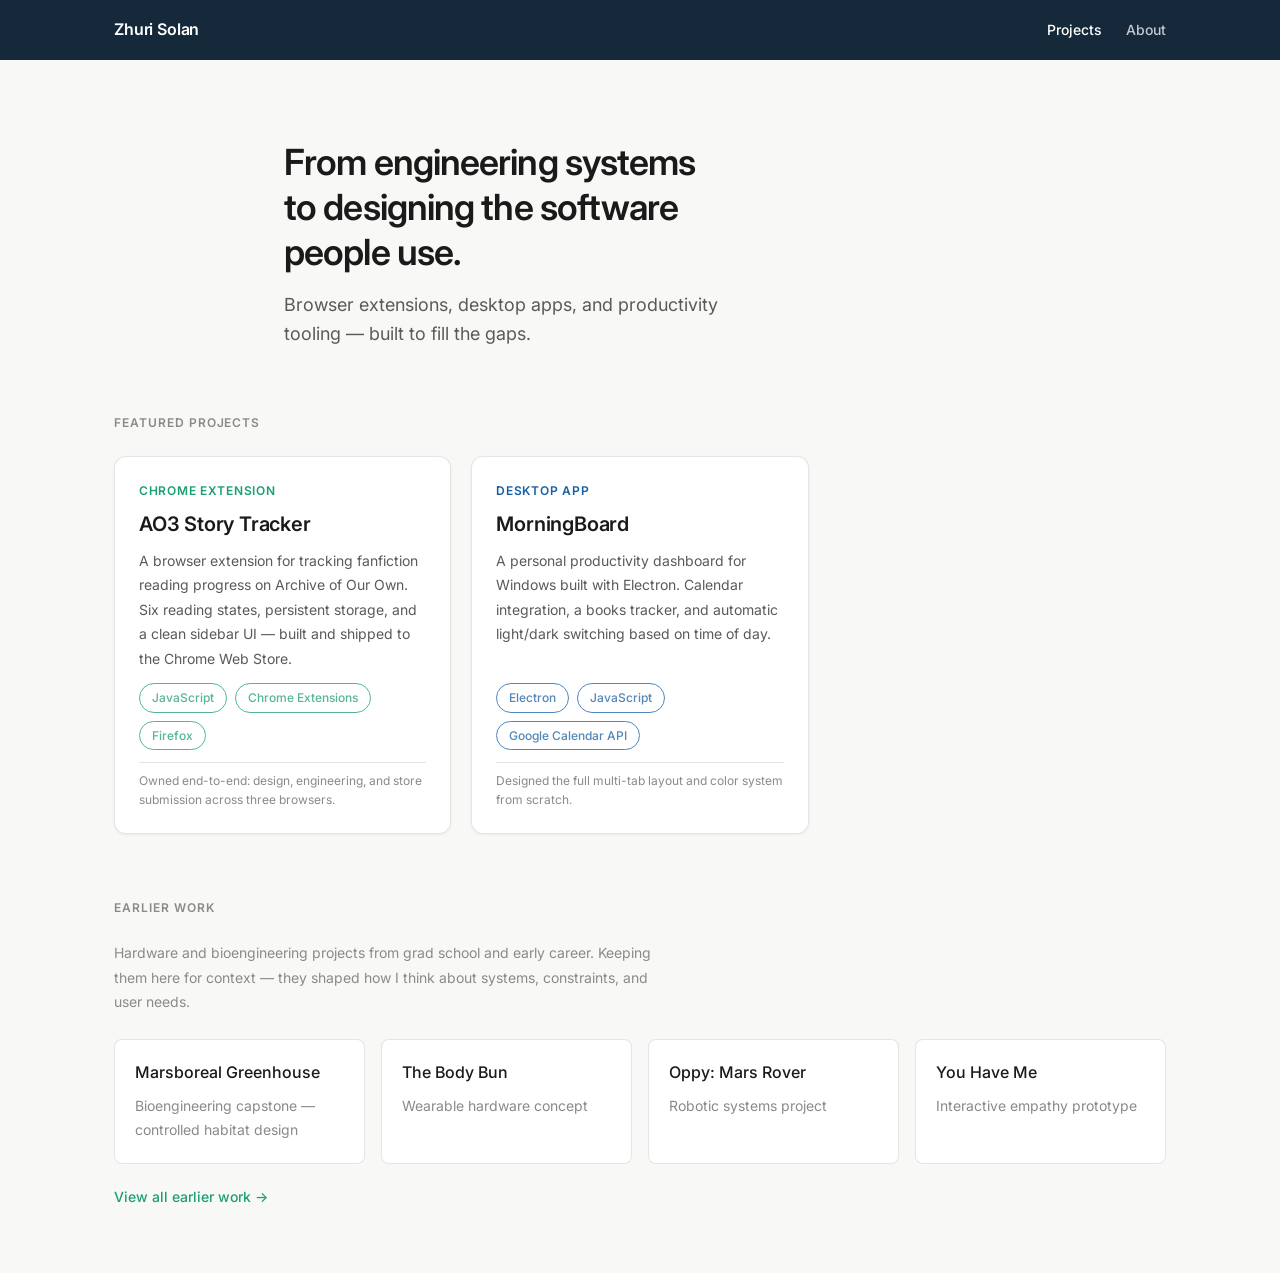
==== index.html @ 4f1f4cb7 "Initial build: full portfolio site All pages built from briefing: index, about, ao3-tracker case stu" ====
<!DOCTYPE html>
<html lang="en">
<head>
  <meta charset="UTF-8" />
  <meta name="viewport" content="width=device-width, initial-scale=1.0" />
  <title>Zhuri Solan</title>
  <meta name="description" content="Portfolio of Zhuri Solan — software projects in browser extensions, desktop apps, and productivity tooling." />
  <link rel="stylesheet" href="assets/css/global.css" />
</head>
<body>

  <header id="site-nav"></header>

  <main>

    <!-- Hero -->
    <section class="page-section page-section--hero">
      <div class="container container--narrow">
        <h1 style="font-size: var(--text-4xl); font-weight: var(--weight-semibold); letter-spacing: -0.025em; line-height: var(--leading-tight); margin-bottom: var(--space-4);">
          From engineering systems<br>to designing the software<br>people use.
        </h1>
        <p style="font-size: var(--text-lg); color: var(--color-text-secondary); max-width: 480px;">
          Browser extensions, desktop apps, and productivity tooling — built to fill the gaps.
        </p>
      </div>
    </section>

    <!-- Featured Projects -->
    <section class="page-section" id="projects" style="padding-top: 0;">
      <div class="container">
        <p class="section-label">Featured Projects</p>
        <div class="card-grid">

          <!-- AO3 Story Tracker -->
          <a class="project-card" href="projects/ao3-tracker.html">
            <span class="project-card__label tag--teal">Chrome Extension</span>
            <h2 class="project-card__title">AO3 Story Tracker</h2>
            <p class="project-card__desc">
              A browser extension for tracking fanfiction reading progress on Archive of Our Own.
              Six reading states, persistent storage, and a clean sidebar UI — built and shipped to the Chrome Web Store.
            </p>
            <div class="tag-list">
              <span class="tag tag--teal">JavaScript</span>
              <span class="tag tag--teal">Chrome Extensions</span>
              <span class="tag tag--teal">Firefox</span>
            </div>
            <p class="project-card__highlight">Owned end-to-end: design, engineering, and store submission across three browsers.</p>
          </a>

          <!-- MorningBoard -->
          <a class="project-card" href="projects/morningboard.html">
            <span class="project-card__label tag--blue">Desktop App</span>
            <h2 class="project-card__title">MorningBoard</h2>
            <p class="project-card__desc">
              A personal productivity dashboard for Windows built with Electron. Calendar integration,
              a books tracker, and automatic light/dark switching based on time of day.
            </p>
            <div class="tag-list">
              <span class="tag tag--blue">Electron</span>
              <span class="tag tag--blue">JavaScript</span>
              <span class="tag tag--blue">Google Calendar API</span>
            </div>
            <p class="project-card__highlight">Designed the full multi-tab layout and color system from scratch.</p>
          </a>

        </div>
      </div>
    </section>

    <!-- Archived Projects -->
    <section class="page-section" style="padding-top: 0;">
      <div class="container">
        <p class="section-label">Earlier Work</p>
        <p style="font-size: var(--text-sm); color: var(--color-text-muted); max-width: 560px; margin-bottom: var(--space-6); line-height: var(--leading-relaxed);">
          Hardware and bioengineering projects from grad school and early career.
          Keeping them here for context — they shaped how I think about systems, constraints, and user needs.
        </p>
        <div class="archived-grid">

          <div class="archived-card">
            <p class="archived-card__title">Marsboreal Greenhouse</p>
            <p class="archived-card__desc">Bioengineering capstone — controlled habitat design</p>
          </div>

          <div class="archived-card">
            <p class="archived-card__title">The Body Bun</p>
            <p class="archived-card__desc">Wearable hardware concept</p>
          </div>

          <div class="archived-card">
            <p class="archived-card__title">Oppy: Mars Rover</p>
            <p class="archived-card__desc">Robotic systems project</p>
          </div>

          <div class="archived-card">
            <p class="archived-card__title">You Have Me</p>
            <p class="archived-card__desc">Interactive empathy prototype</p>
          </div>

        </div>
        <div style="margin-top: var(--space-5);">
          <a href="projects/archived.html" class="link-accent" style="font-size: var(--text-sm);">View all earlier work →</a>
        </div>
      </div>
    </section>

  </main>

  <script src="assets/js/nav.js"></script>
</body>
</html>
---- assets/css/global.css ----
/* =============================================================
   GLOBAL STYLES
   Base resets, typography, layout, and shared components.
   ============================================================= */

@import url('https://fonts.googleapis.com/css2?family=Inter:wght@400;500;600&display=swap');
@import './tokens.css';

/* --- Reset --- */
*, *::before, *::after {
  box-sizing: border-box;
  margin: 0;
  padding: 0;
}

html {
  font-size: 16px;
  -webkit-text-size-adjust: 100%;
  scroll-behavior: smooth;
}

body {
  font-family: var(--font-sans);
  font-size: var(--text-base);
  font-weight: var(--weight-normal);
  line-height: var(--leading-normal);
  color: var(--color-text-primary);
  background-color: var(--color-bg);
  -webkit-font-smoothing: antialiased;
  -moz-osx-font-smoothing: grayscale;
}

img, svg {
  display: block;
  max-width: 100%;
}

a {
  color: inherit;
  text-decoration: none;
}

ul, ol {
  list-style: none;
}

/* --- Layout utilities --- */
.container {
  width: 100%;
  max-width: var(--max-width-wide);
  margin-inline: auto;
  padding-inline: var(--space-6);
}

.container--narrow {
  max-width: var(--max-width-content);
}

/* --- Nav --- */
.site-nav {
  position: sticky;
  top: 0;
  z-index: 100;
  height: var(--nav-height);
  background-color: var(--color-nav);
  display: flex;
  align-items: center;
}

.site-nav .container {
  display: flex;
  align-items: center;
  justify-content: space-between;
}

.nav-wordmark {
  font-size: var(--text-base);
  font-weight: var(--weight-semibold);
  color: var(--color-text-inverse);
  letter-spacing: -0.01em;
  transition: opacity var(--transition-fast);
}

.nav-wordmark:hover {
  opacity: 0.8;
}

.nav-links {
  display: flex;
  gap: var(--space-6);
}

.nav-links a {
  font-size: var(--text-sm);
  color: rgba(255, 255, 255, 0.75);
  font-weight: var(--weight-medium);
  transition: color var(--transition-fast);
}

.nav-links a:hover,
.nav-links a[aria-current="page"] {
  color: var(--color-text-inverse);
}

/* --- Page sections --- */
.page-section {
  padding-block: var(--space-16);
}

.page-section--hero {
  padding-block: var(--space-20) var(--space-16);
}

.section-label {
  font-size: var(--text-xs);
  font-weight: var(--weight-semibold);
  letter-spacing: 0.08em;
  text-transform: uppercase;
  color: var(--color-text-muted);
  margin-bottom: var(--space-6);
}

/* --- Project cards --- */
.card-grid {
  display: grid;
  grid-template-columns: repeat(auto-fill, minmax(320px, 1fr));
  gap: var(--space-5);
}

.project-card {
  background: var(--color-surface);
  border: var(--border-card);
  border-radius: var(--radius-lg);
  padding: var(--space-6);
  box-shadow: var(--shadow-card);
  display: flex;
  flex-direction: column;
  gap: var(--space-3);
  transition: box-shadow var(--transition-base), border-color var(--transition-base);
  text-decoration: none;
  color: inherit;
}

.project-card:hover {
  box-shadow: 0 4px 12px rgba(0, 0, 0, 0.1);
  border-color: rgba(0, 0, 0, 0.18);
}

.project-card__label {
  font-size: var(--text-xs);
  font-weight: var(--weight-semibold);
  letter-spacing: 0.06em;
  text-transform: uppercase;
}

.project-card__title {
  font-size: var(--text-xl);
  font-weight: var(--weight-semibold);
  line-height: var(--leading-tight);
  letter-spacing: -0.01em;
}

.project-card__desc {
  font-size: var(--text-sm);
  color: var(--color-text-secondary);
  line-height: var(--leading-relaxed);
  flex: 1;
}

.project-card__highlight {
  font-size: var(--text-xs);
  color: var(--color-text-muted);
  padding-top: var(--space-2);
  border-top: 0.5px solid var(--color-border);
}

.tag-list {
  display: flex;
  flex-wrap: wrap;
  gap: var(--space-2);
}

.tag {
  font-size: var(--text-xs);
  font-weight: var(--weight-medium);
  padding: var(--space-1) var(--space-3);
  border-radius: 999px;
  border: 0.5px solid currentColor;
  opacity: 0.75;
}

.tag--teal   { color: var(--color-teal); }
.tag--blue   { color: var(--color-blue); }
.tag--purple { color: var(--color-purple); }
.tag--amber  { color: var(--color-amber); }

/* --- Archived cards (lower visual weight) --- */
.archived-grid {
  display: grid;
  grid-template-columns: repeat(auto-fill, minmax(220px, 1fr));
  gap: var(--space-4);
}

.archived-card {
  background: var(--color-surface);
  border: var(--border-card);
  border-radius: var(--radius-md);
  padding: var(--space-5);
  display: flex;
  flex-direction: column;
  gap: var(--space-2);
}

.archived-card__title {
  font-size: var(--text-base);
  font-weight: var(--weight-medium);
}

.archived-card__desc {
  font-size: var(--text-sm);
  color: var(--color-text-muted);
  line-height: var(--leading-relaxed);
}

/* --- Prose (case study pages) --- */
.prose {
  max-width: var(--max-width-content);
}

.prose h1 {
  font-size: var(--text-3xl);
  font-weight: var(--weight-semibold);
  letter-spacing: -0.02em;
  line-height: var(--leading-tight);
  margin-bottom: var(--space-4);
}

.prose h2 {
  font-size: var(--text-xl);
  font-weight: var(--weight-semibold);
  letter-spacing: -0.01em;
  margin-top: var(--space-12);
  margin-bottom: var(--space-4);
}

.prose h3 {
  font-size: var(--text-lg);
  font-weight: var(--weight-medium);
  margin-top: var(--space-8);
  margin-bottom: var(--space-3);
}

.prose p {
  color: var(--color-text-secondary);
  line-height: var(--leading-relaxed);
  margin-bottom: var(--space-4);
}

.prose ul {
  list-style: disc;
  padding-left: var(--space-6);
  color: var(--color-text-secondary);
  display: flex;
  flex-direction: column;
  gap: var(--space-2);
  margin-bottom: var(--space-4);
}

.prose code {
  font-family: var(--font-mono);
  font-size: 0.875em;
  background: rgba(0,0,0,0.05);
  padding: 0.1em 0.35em;
  border-radius: var(--radius-sm);
}

/* --- Inline link style --- */
.link-accent {
  color: var(--color-teal);
  font-weight: var(--weight-medium);
  transition: opacity var(--transition-fast);
}

.link-accent:hover {
  opacity: 0.75;
}

/* --- Button --- */
.btn {
  display: inline-flex;
  align-items: center;
  gap: var(--space-2);
  font-size: var(--text-sm);
  font-weight: var(--weight-medium);
  padding: var(--space-3) var(--space-5);
  border-radius: var(--radius-md);
  border: 0.5px solid transparent;
  cursor: pointer;
  transition: opacity var(--transition-fast);
  text-decoration: none;
}

.btn:hover { opacity: 0.85; }

.btn--primary {
  background: var(--color-nav);
  color: var(--color-text-inverse);
}

.btn--outline {
  background: transparent;
  color: var(--color-text-primary);
  border-color: var(--color-border);
}

.btn--outline:hover {
  background: rgba(0,0,0,0.03);
  opacity: 1;
}

/* --- Divider --- */
.divider {
  border: none;
  border-top: 0.5px solid var(--color-border);
  margin-block: var(--space-2);
}

/* --- Responsive --- */
@media (max-width: 640px) {
  .container {
    padding-inline: var(--space-4);
  }

  .page-section {
    padding-block: var(--space-10);
  }

  .page-section--hero {
    padding-block: var(--space-12) var(--space-10);
  }

  .card-grid {
    grid-template-columns: 1fr;
  }

  .archived-grid {
    grid-template-columns: 1fr 1fr;
  }
}

@media (max-width: 400px) {
  .archived-grid {
    grid-template-columns: 1fr;
  }
}
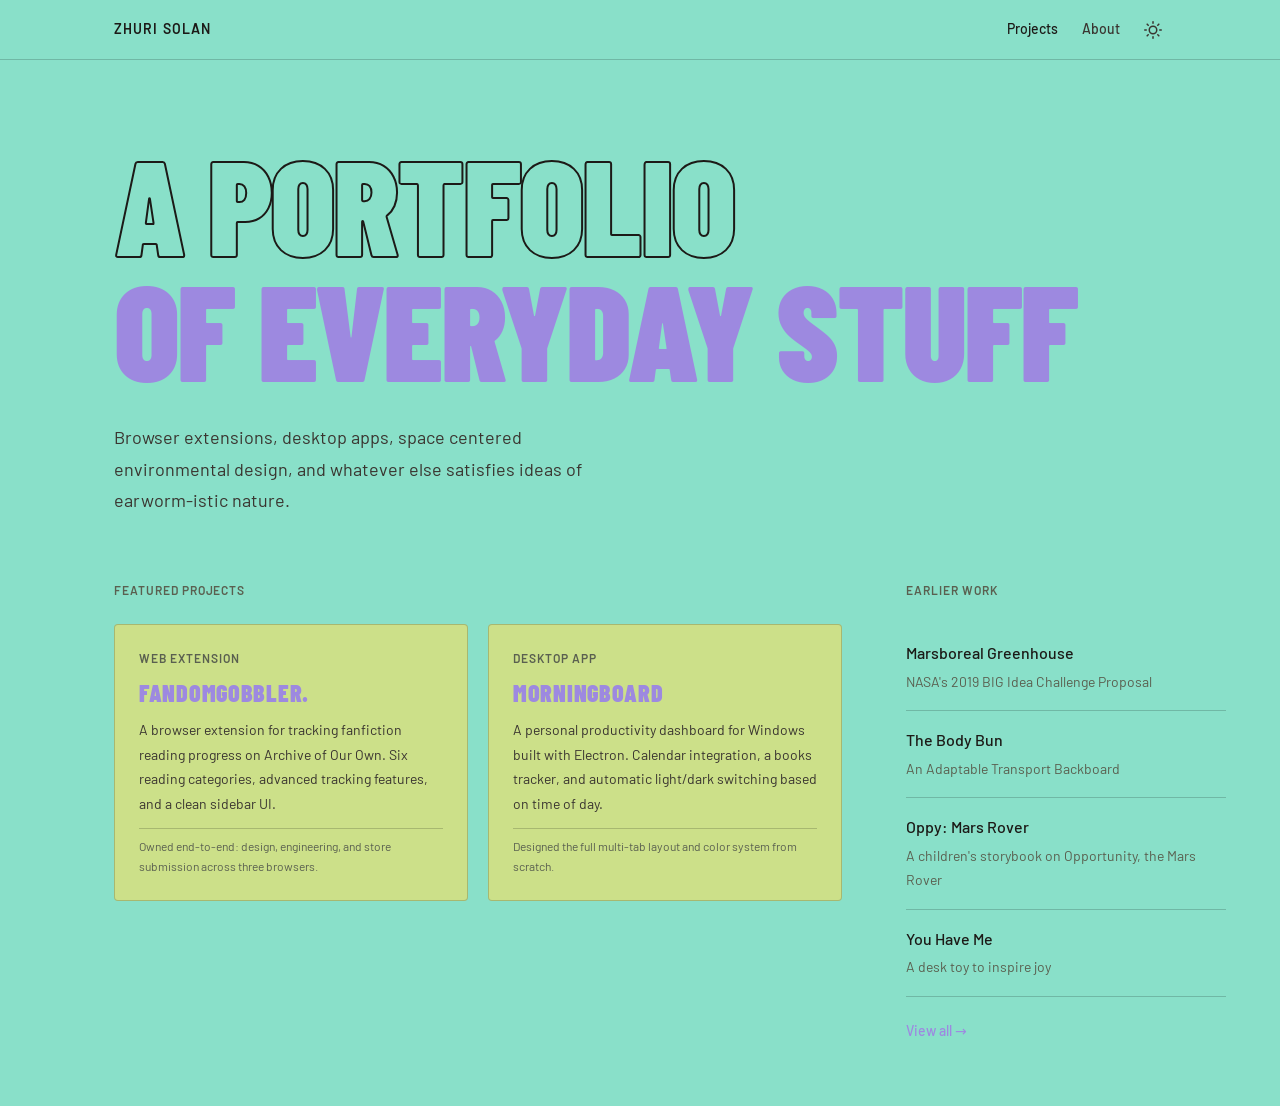
==== commit a46a0c15: "Refresh portfolio design and add theme toggle" ====
--- a/index.html
+++ b/index.html
@@ -6,6 +6,7 @@
   <title>Zhuri Solan</title>
   <meta name="description" content="Portfolio of Zhuri Solan — software projects in browser extensions, desktop apps, and productivity tooling." />
   <link rel="stylesheet" href="assets/css/global.css" />
+  <script>(function(){var t=localStorage.getItem('theme'),p=window.matchMedia('(prefers-color-scheme: dark)').matches;if(t==='dark'||(t===null&&p))document.documentElement.setAttribute('data-theme','dark');})();</script>
 </head>
 <body>
 
@@ -15,91 +16,81 @@
 
     <!-- Hero -->
     <section class="page-section page-section--hero">
-      <div class="container container--narrow">
-        <h1 style="font-size: var(--text-4xl); font-weight: var(--weight-semibold); letter-spacing: -0.025em; line-height: var(--leading-tight); margin-bottom: var(--space-4);">
-          From engineering systems<br>to designing the software<br>people use.
+      <div class="container">
+        <h1 class="hero-display">
+          <span class="hero-display__outline">A PORTFOLIO</span>
+          <span class="hero-display__fill">OF EVERYDAY STUFF</span>
         </h1>
-        <p style="font-size: var(--text-lg); color: var(--color-text-secondary); max-width: 480px;">
-          Browser extensions, desktop apps, and productivity tooling — built to fill the gaps.
+        <p class="hero-sub">
+          Browser extensions, desktop apps, space centered environmental design, and whatever else satisfies ideas of earworm-istic nature.
         </p>
       </div>
     </section>
 
-    <!-- Featured Projects -->
+    <!-- Projects + Archive -->
     <section class="page-section" id="projects" style="padding-top: 0;">
       <div class="container">
-        <p class="section-label">Featured Projects</p>
-        <div class="card-grid">
+        <div class="projects-layout">
 
-          <!-- AO3 Story Tracker -->
-          <a class="project-card" href="projects/ao3-tracker.html">
-            <span class="project-card__label tag--teal">Chrome Extension</span>
-            <h2 class="project-card__title">AO3 Story Tracker</h2>
-            <p class="project-card__desc">
-              A browser extension for tracking fanfiction reading progress on Archive of Our Own.
-              Six reading states, persistent storage, and a clean sidebar UI — built and shipped to the Chrome Web Store.
-            </p>
-            <div class="tag-list">
-              <span class="tag tag--teal">JavaScript</span>
-              <span class="tag tag--teal">Chrome Extensions</span>
-              <span class="tag tag--teal">Firefox</span>
+          <!-- Featured Projects -->
+          <div>
+            <p class="section-label">Featured Projects</p>
+            <div class="card-grid">
+
+              <a class="project-card" href="projects/ao3-tracker.html">
+                <span class="project-card__category">Web Extension</span>
+                <h2 class="project-card__title">FandomGobbler.</h2>
+                <p class="project-card__desc">
+                  A browser extension for tracking fanfiction reading progress on Archive of Our Own.
+                  Six reading categories, advanced tracking features, and a clean sidebar UI.
+                </p>
+                <p class="project-card__highlight">Owned end-to-end: design, engineering, and store submission across three browsers.</p>
+              </a>
+
+              <a class="project-card" href="projects/morningboard.html">
+                <span class="project-card__category">Desktop App</span>
+                <h2 class="project-card__title">MorningBoard</h2>
+                <p class="project-card__desc">
+                  A personal productivity dashboard for Windows built with Electron. Calendar integration,
+                  a books tracker, and automatic light/dark switching based on time of day.
+                </p>
+                <p class="project-card__highlight">Designed the full multi-tab layout and color system from scratch.</p>
+              </a>
+
             </div>
-            <p class="project-card__highlight">Owned end-to-end: design, engineering, and store submission across three browsers.</p>
-          </a>
-
-          <!-- MorningBoard -->
-          <a class="project-card" href="projects/morningboard.html">
-            <span class="project-card__label tag--blue">Desktop App</span>
-            <h2 class="project-card__title">MorningBoard</h2>
-            <p class="project-card__desc">
-              A personal productivity dashboard for Windows built with Electron. Calendar integration,
-              a books tracker, and automatic light/dark switching based on time of day.
-            </p>
-            <div class="tag-list">
-              <span class="tag tag--blue">Electron</span>
-              <span class="tag tag--blue">JavaScript</span>
-              <span class="tag tag--blue">Google Calendar API</span>
-            </div>
-            <p class="project-card__highlight">Designed the full multi-tab layout and color system from scratch.</p>
-          </a>
-
-        </div>
-      </div>
-    </section>
-
-    <!-- Archived Projects -->
-    <section class="page-section" style="padding-top: 0;">
-      <div class="container">
-        <p class="section-label">Earlier Work</p>
-        <p style="font-size: var(--text-sm); color: var(--color-text-muted); max-width: 560px; margin-bottom: var(--space-6); line-height: var(--leading-relaxed);">
-          Hardware and bioengineering projects from grad school and early career.
-          Keeping them here for context — they shaped how I think about systems, constraints, and user needs.
-        </p>
-        <div class="archived-grid">
-
-          <div class="archived-card">
-            <p class="archived-card__title">Marsboreal Greenhouse</p>
-            <p class="archived-card__desc">Bioengineering capstone — controlled habitat design</p>
           </div>
 
-          <div class="archived-card">
-            <p class="archived-card__title">The Body Bun</p>
-            <p class="archived-card__desc">Wearable hardware concept</p>
+          <!-- Archive -->
+          <div>
+            <p class="section-label">Earlier Work</p>
+            <div class="archived-grid">
+
+              <div class="archived-card">
+                <p class="archived-card__title">Marsboreal Greenhouse</p>
+                <p class="archived-card__desc">NASA's 2019 BIG Idea Challenge Proposal</p>
+              </div>
+
+              <div class="archived-card">
+                <p class="archived-card__title">The Body Bun</p>
+                <p class="archived-card__desc">An Adaptable Transport Backboard</p>
+              </div>
+
+              <div class="archived-card">
+                <p class="archived-card__title">Oppy: Mars Rover</p>
+                <p class="archived-card__desc">A children's storybook on Opportunity, the Mars Rover</p>
+              </div>
+
+              <div class="archived-card">
+                <p class="archived-card__title">You Have Me</p>
+                <p class="archived-card__desc">A desk toy to inspire joy</p>
+              </div>
+
+            </div>
+            <div style="margin-top: var(--space-5);">
+              <a href="projects/archived.html" class="link-accent" style="font-size: var(--text-sm);">View all →</a>
+            </div>
           </div>
 
-          <div class="archived-card">
-            <p class="archived-card__title">Oppy: Mars Rover</p>
-            <p class="archived-card__desc">Robotic systems project</p>
-          </div>
-
-          <div class="archived-card">
-            <p class="archived-card__title">You Have Me</p>
-            <p class="archived-card__desc">Interactive empathy prototype</p>
-          </div>
-
-        </div>
-        <div style="margin-top: var(--space-5);">
-          <a href="projects/archived.html" class="link-accent" style="font-size: var(--text-sm);">View all earlier work →</a>
         </div>
       </div>
     </section>
--- a/assets/css/global.css
+++ b/assets/css/global.css
@@ -3,7 +3,7 @@
    Base resets, typography, layout, and shared components.
    ============================================================= */
 
-@import url('https://fonts.googleapis.com/css2?family=Inter:wght@400;500;600&display=swap');
+@import url('https://fonts.googleapis.com/css2?family=Barlow:wght@400;500;600&family=Barlow+Condensed:wght@700;900&display=swap');
 @import './tokens.css';
 
 /* --- Reset --- */
@@ -62,7 +62,8 @@
   top: 0;
   z-index: 100;
   height: var(--nav-height);
-  background-color: var(--color-nav);
+  background-color: var(--color-bg);
+  border-bottom: 1px solid var(--color-border);
   display: flex;
   align-items: center;
 }
@@ -74,15 +75,16 @@
 }
 
 .nav-wordmark {
-  font-size: var(--text-base);
+  font-size: var(--text-sm);
   font-weight: var(--weight-semibold);
-  color: var(--color-text-inverse);
-  letter-spacing: -0.01em;
+  color: var(--color-text-primary);
+  letter-spacing: 0.08em;
+  text-transform: uppercase;
   transition: opacity var(--transition-fast);
 }
 
 .nav-wordmark:hover {
-  opacity: 0.8;
+  opacity: 0.5;
 }
 
 .nav-links {
@@ -92,15 +94,42 @@
 
 .nav-links a {
   font-size: var(--text-sm);
-  color: rgba(255, 255, 255, 0.75);
+  color: var(--color-text-secondary);
   font-weight: var(--weight-medium);
   transition: color var(--transition-fast);
 }
 
 .nav-links a:hover,
 .nav-links a[aria-current="page"] {
-  color: var(--color-text-inverse);
-}
+  color: var(--color-text-primary);
+}
+
+.nav-right {
+  display: flex;
+  align-items: center;
+  gap: var(--space-5);
+}
+
+.theme-toggle {
+  background: none;
+  border: none;
+  cursor: pointer;
+  color: var(--color-text-secondary);
+  padding: var(--space-1);
+  display: flex;
+  align-items: center;
+  justify-content: center;
+  line-height: 0;
+  transition: color var(--transition-fast), opacity var(--transition-fast);
+}
+
+.theme-toggle:hover {
+  color: var(--color-text-primary);
+}
+
+.theme-icon--moon { display: none; }
+[data-theme="dark"] .theme-icon--sun  { display: none; }
+[data-theme="dark"] .theme-icon--moon { display: block; }
 
 /* --- Page sections --- */
 .page-section {
@@ -120,6 +149,52 @@
   margin-bottom: var(--space-6);
 }
 
+/* --- Hero display type --- */
+.hero-display {
+  font-family: var(--font-display);
+  margin-bottom: var(--space-8);
+}
+
+.hero-display__line1 {
+  display: flex;
+  align-items: baseline;
+  gap: 0.25em;
+  line-height: 1;
+}
+
+.hero-display__small {
+  font-size: clamp(1.1rem, 2.5vw, 1.75rem);
+  font-weight: var(--weight-bold);
+  color: var(--color-text-secondary);
+  letter-spacing: 0.02em;
+}
+
+.hero-display__fill {
+  display: block;
+  font-size: clamp(3.5rem, 11vw, 8.5rem);
+  font-weight: var(--weight-black);
+  color: var(--color-purple);
+  letter-spacing: -0.02em;
+  line-height: 0.92;
+}
+
+.hero-display__outline {
+  display: block;
+  font-size: clamp(3.5rem, 11vw, 8.5rem);
+  font-weight: var(--weight-black);
+  color: transparent;
+  -webkit-text-stroke: 2px var(--color-text-primary);
+  letter-spacing: -0.02em;
+  line-height: 0.92;
+}
+
+.hero-sub {
+  font-size: var(--text-lg);
+  color: var(--color-text-secondary);
+  max-width: 480px;
+  line-height: var(--leading-relaxed);
+}
+
 /* --- Project cards --- */
 .card-grid {
   display: grid;
@@ -130,34 +205,36 @@
 .project-card {
   background: var(--color-surface);
   border: var(--border-card);
-  border-radius: var(--radius-lg);
+  border-radius: var(--radius-md);
   padding: var(--space-6);
-  box-shadow: var(--shadow-card);
   display: flex;
   flex-direction: column;
   gap: var(--space-3);
-  transition: box-shadow var(--transition-base), border-color var(--transition-base);
+  transition: border-color var(--transition-base);
   text-decoration: none;
   color: inherit;
 }
 
 .project-card:hover {
-  box-shadow: 0 4px 12px rgba(0, 0, 0, 0.1);
-  border-color: rgba(0, 0, 0, 0.18);
-}
-
-.project-card__label {
+  border-color: rgba(0, 0, 0, 0.4);
+}
+
+.project-card__category {
   font-size: var(--text-xs);
   font-weight: var(--weight-semibold);
-  letter-spacing: 0.06em;
+  letter-spacing: 0.08em;
   text-transform: uppercase;
+  color: var(--color-text-muted);
 }
 
 .project-card__title {
-  font-size: var(--text-xl);
-  font-weight: var(--weight-semibold);
+  font-family: var(--font-display);
+  font-size: var(--text-2xl);
+  font-weight: var(--weight-black);
   line-height: var(--leading-tight);
-  letter-spacing: -0.01em;
+  letter-spacing: 0.03em;
+  text-transform: uppercase;
+  color: var(--color-purple);
 }
 
 .project-card__desc {
@@ -171,34 +248,14 @@
   font-size: var(--text-xs);
   color: var(--color-text-muted);
   padding-top: var(--space-2);
-  border-top: 0.5px solid var(--color-border);
-}
-
-.tag-list {
-  display: flex;
-  flex-wrap: wrap;
-  gap: var(--space-2);
-}
-
-.tag {
-  font-size: var(--text-xs);
-  font-weight: var(--weight-medium);
-  padding: var(--space-1) var(--space-3);
-  border-radius: 999px;
-  border: 0.5px solid currentColor;
-  opacity: 0.75;
-}
-
-.tag--teal   { color: var(--color-teal); }
-.tag--blue   { color: var(--color-blue); }
-.tag--purple { color: var(--color-purple); }
-.tag--amber  { color: var(--color-amber); }
-
-/* --- Archived cards (lower visual weight) --- */
+  border-top: 1px solid var(--color-border);
+}
+
+/* --- Archived cards (editorial list style) --- */
 .archived-grid {
   display: grid;
-  grid-template-columns: repeat(auto-fill, minmax(220px, 1fr));
-  gap: var(--space-4);
+  grid-template-columns: repeat(auto-fill, minmax(320px, 1fr));
+  gap: var(--space-5);
 }
 
 .archived-card {
@@ -208,7 +265,7 @@
   padding: var(--space-5);
   display: flex;
   flex-direction: column;
-  gap: var(--space-2);
+  gap: var(--space-1);
 }
 
 .archived-card__title {
@@ -269,14 +326,14 @@
 .prose code {
   font-family: var(--font-mono);
   font-size: 0.875em;
-  background: rgba(0,0,0,0.05);
+  background: rgba(0,0,0,0.06);
   padding: 0.1em 0.35em;
   border-radius: var(--radius-sm);
 }
 
 /* --- Inline link style --- */
 .link-accent {
-  color: var(--color-teal);
+  color: var(--color-purple);
   font-weight: var(--weight-medium);
   transition: opacity var(--transition-fast);
 }
@@ -294,7 +351,7 @@
   font-weight: var(--weight-medium);
   padding: var(--space-3) var(--space-5);
   border-radius: var(--radius-md);
-  border: 0.5px solid transparent;
+  border: 1px solid transparent;
   cursor: pointer;
   transition: opacity var(--transition-fast);
   text-decoration: none;
@@ -303,7 +360,7 @@
 .btn:hover { opacity: 0.85; }
 
 .btn--primary {
-  background: var(--color-nav);
+  background: var(--color-text-primary);
   color: var(--color-text-inverse);
 }
 
@@ -314,16 +371,49 @@
 }
 
 .btn--outline:hover {
-  background: rgba(0,0,0,0.03);
+  background: rgba(0,0,0,0.04);
   opacity: 1;
 }
 
 /* --- Divider --- */
 .divider {
   border: none;
-  border-top: 0.5px solid var(--color-border);
+  border-top: 1px solid var(--color-border);
   margin-block: var(--space-2);
 }
+
+/* --- Projects + archive side-by-side layout --- */
+.projects-layout .archived-grid {
+  gap: 0;
+}
+
+.projects-layout .archived-card {
+  background: none;
+  border: none;
+  border-bottom: 1px solid var(--color-border);
+  border-radius: 0;
+  padding: var(--space-4) 0;
+}
+
+.projects-layout {
+  display: grid;
+  grid-template-columns: 1fr 260px;
+  gap: var(--space-16);
+  align-items: start;
+}
+
+@media (max-width: 900px) {
+  .projects-layout {
+    grid-template-columns: 1fr;
+    gap: var(--space-12);
+  }
+}
+
+/* --- Theme transitions --- */
+body           { transition: background-color var(--transition-base), color var(--transition-base); }
+.site-nav      { transition: background-color var(--transition-base), border-color var(--transition-base); }
+.project-card  { transition: background-color var(--transition-base), border-color var(--transition-base); }
+.archived-card { transition: border-color var(--transition-base); }
 
 /* --- Responsive --- */
 @media (max-width: 640px) {
@@ -346,6 +436,10 @@
   .archived-grid {
     grid-template-columns: 1fr 1fr;
   }
+
+  .hero-display__outline {
+    -webkit-text-stroke-width: 1.5px;
+  }
 }
 
 @media (max-width: 400px) {
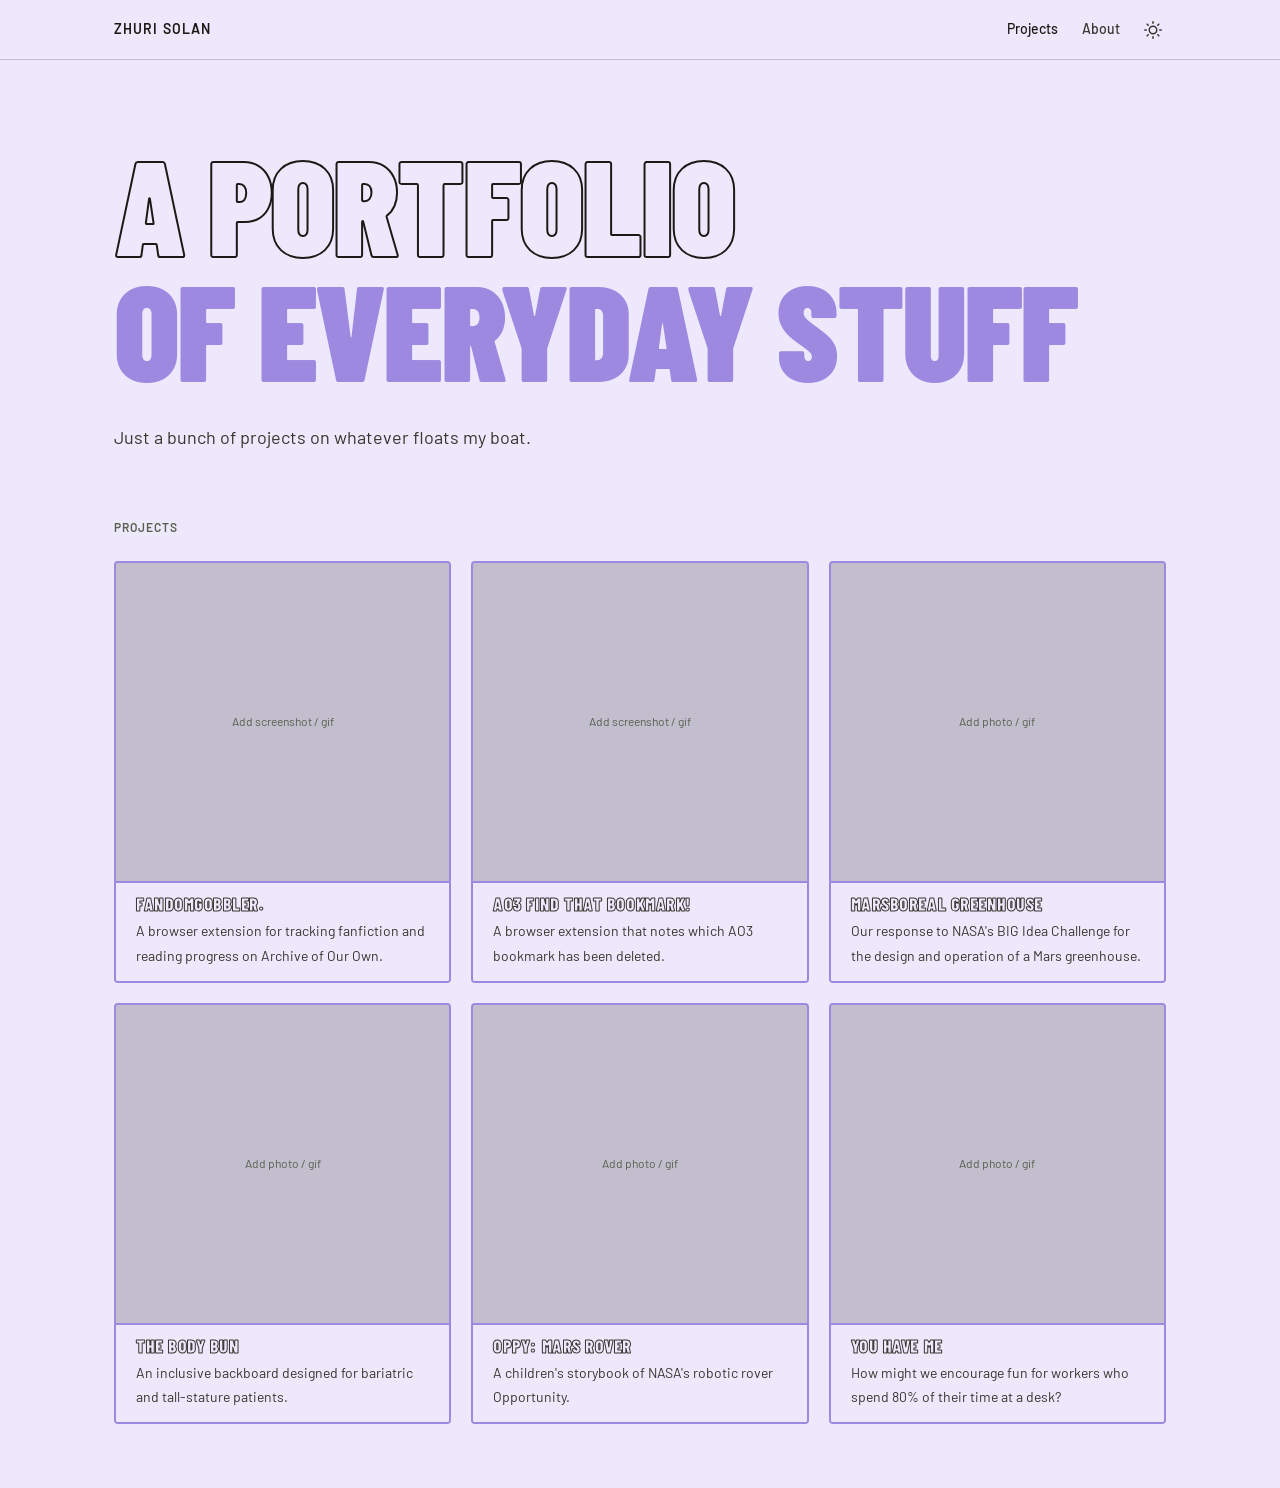
==== commit a2885753: "Redesign project cards, add case study pages, restyle homepage palette Rework the homepage project g" ====
--- a/index.html
+++ b/index.html
@@ -22,74 +22,76 @@
           <span class="hero-display__fill">OF EVERYDAY STUFF</span>
         </h1>
         <p class="hero-sub">
-          Browser extensions, desktop apps, space centered environmental design, and whatever else satisfies ideas of earworm-istic nature.
+          Just a bunch of projects on whatever floats my boat.
         </p>
       </div>
     </section>
 
-    <!-- Projects + Archive -->
+    <!-- Projects -->
     <section class="page-section" id="projects" style="padding-top: 0;">
       <div class="container">
-        <div class="projects-layout">
+        <p class="section-label">Projects</p>
+        <div class="card-grid">
 
-          <!-- Featured Projects -->
-          <div>
-            <p class="section-label">Featured Projects</p>
-            <div class="card-grid">
+          <a class="project-card" href="projects/ao3-tracker.html">
+            <div class="project-card__media"><span>Add screenshot / gif</span></div>
+            <div class="project-card__body">
+              <h2 class="project-card__title">FandomGobbler.</h2>
+              <p class="project-card__desc">
+                A browser extension for tracking fanfiction and reading progress on Archive of Our Own.
+              </p>
+            </div>
+          </a>
 
-              <a class="project-card" href="projects/ao3-tracker.html">
-                <span class="project-card__category">Web Extension</span>
-                <h2 class="project-card__title">FandomGobbler.</h2>
-                <p class="project-card__desc">
-                  A browser extension for tracking fanfiction reading progress on Archive of Our Own.
-                  Six reading categories, advanced tracking features, and a clean sidebar UI.
-                </p>
-                <p class="project-card__highlight">Owned end-to-end: design, engineering, and store submission across three browsers.</p>
-              </a>
+          <a class="project-card" href="projects/ao3-find-that-bookmark.html">
+            <div class="project-card__media"><span>Add screenshot / gif</span></div>
+            <div class="project-card__body">
+              <h2 class="project-card__title">AO3 Find That Bookmark!</h2>
+              <p class="project-card__desc">
+                A browser extension that notes which AO3 bookmark has been deleted.
+              </p>
+            </div>
+          </a>
 
-              <a class="project-card" href="projects/morningboard.html">
-                <span class="project-card__category">Desktop App</span>
-                <h2 class="project-card__title">MorningBoard</h2>
-                <p class="project-card__desc">
-                  A personal productivity dashboard for Windows built with Electron. Calendar integration,
-                  a books tracker, and automatic light/dark switching based on time of day.
-                </p>
-                <p class="project-card__highlight">Designed the full multi-tab layout and color system from scratch.</p>
-              </a>
+          <a class="project-card" href="projects/marsboreal-greenhouse.html">
+            <div class="project-card__media"><span>Add photo / gif</span></div>
+            <div class="project-card__body">
+              <h2 class="project-card__title">Marsboreal Greenhouse</h2>
+              <p class="project-card__desc">
+                Our response to NASA's BIG Idea Challenge for the design and operation of a Mars greenhouse.
+              </p>
+            </div>
+          </a>
 
+          <a class="project-card" href="projects/the-body-bun.html">
+            <div class="project-card__media"><span>Add photo / gif</span></div>
+            <div class="project-card__body">
+              <h2 class="project-card__title">The Body Bun</h2>
+              <p class="project-card__desc">
+                An inclusive backboard designed for bariatric and tall-stature patients.
+              </p>
             </div>
-          </div>
+          </a>
 
-          <!-- Archive -->
-          <div>
-            <p class="section-label">Earlier Work</p>
-            <div class="archived-grid">
+          <a class="project-card" href="projects/oppy-mars-rover.html">
+            <div class="project-card__media"><span>Add photo / gif</span></div>
+            <div class="project-card__body">
+              <h2 class="project-card__title">Oppy: Mars Rover</h2>
+              <p class="project-card__desc">
+                A children's storybook of NASA's robotic rover Opportunity.
+              </p>
+            </div>
+          </a>
 
-              <div class="archived-card">
-                <p class="archived-card__title">Marsboreal Greenhouse</p>
-                <p class="archived-card__desc">NASA's 2019 BIG Idea Challenge Proposal</p>
-              </div>
-
-              <div class="archived-card">
-                <p class="archived-card__title">The Body Bun</p>
-                <p class="archived-card__desc">An Adaptable Transport Backboard</p>
-              </div>
-
-              <div class="archived-card">
-                <p class="archived-card__title">Oppy: Mars Rover</p>
-                <p class="archived-card__desc">A children's storybook on Opportunity, the Mars Rover</p>
-              </div>
-
-              <div class="archived-card">
-                <p class="archived-card__title">You Have Me</p>
-                <p class="archived-card__desc">A desk toy to inspire joy</p>
-              </div>
-
+          <a class="project-card" href="projects/you-have-me.html">
+            <div class="project-card__media"><span>Add photo / gif</span></div>
+            <div class="project-card__body">
+              <h2 class="project-card__title">You Have Me</h2>
+              <p class="project-card__desc">
+                How might we encourage fun for workers who spend 80% of their time at a desk?
+              </p>
             </div>
-            <div style="margin-top: var(--space-5);">
-              <a href="projects/archived.html" class="link-accent" style="font-size: var(--text-sm);">View all →</a>
-            </div>
-          </div>
+          </a>
 
         </div>
       </div>
--- a/assets/css/global.css
+++ b/assets/css/global.css
@@ -203,79 +203,73 @@
 }
 
 .project-card {
-  background: var(--color-surface);
-  border: var(--border-card);
+  aspect-ratio: 4 / 5;
+  display: flex;
+  flex-direction: column;
+  border: 2.5px solid var(--color-purple);
   border-radius: var(--radius-md);
-  padding: var(--space-6);
-  display: flex;
-  flex-direction: column;
-  gap: var(--space-3);
-  transition: border-color var(--transition-base);
+  overflow: hidden;
   text-decoration: none;
   color: inherit;
 }
 
-.project-card:hover {
-  border-color: rgba(0, 0, 0, 0.4);
-}
-
-.project-card__category {
+.project-card:hover .project-card__media img,
+.project-card:hover .project-card__media video {
+  transform: scale(1.04);
+}
+
+/* --- Media (top ~80%): the gif/photo does the talking --- */
+.project-card__media {
+  flex: 4 1 0%;
+  min-height: 0;
+  overflow: hidden;
+  border-bottom: 2.5px solid var(--color-purple);
+  background: var(--color-border);
+  display: flex;
+  align-items: center;
+  justify-content: center;
+  text-align: center;
+  padding: var(--space-3);
+  color: var(--color-text-muted);
   font-size: var(--text-xs);
-  font-weight: var(--weight-semibold);
-  letter-spacing: 0.08em;
-  text-transform: uppercase;
-  color: var(--color-text-muted);
+}
+
+.project-card__media img,
+.project-card__media video {
+  width: 100%;
+  height: 100%;
+  object-fit: cover;
+  transition: transform var(--transition-base);
+}
+
+/* --- Body (bottom ~20%): name + description, left-justified --- */
+.project-card__body {
+  flex: 1 1 0%;
+  min-height: 0;
+  background: var(--color-bg);
+  padding: var(--space-3) var(--space-5);
+  display: flex;
+  flex-direction: column;
+  align-items: flex-start;
+  justify-content: center;
+  gap: var(--space-1);
+  text-align: left;
 }
 
 .project-card__title {
   font-family: var(--font-display);
-  font-size: var(--text-2xl);
+  font-size: var(--text-lg);
   font-weight: var(--weight-black);
   line-height: var(--leading-tight);
   letter-spacing: 0.03em;
   text-transform: uppercase;
-  color: var(--color-purple);
+  color: transparent;
+  -webkit-text-stroke: 1px var(--color-text-secondary);
 }
 
 .project-card__desc {
   font-size: var(--text-sm);
   color: var(--color-text-secondary);
-  line-height: var(--leading-relaxed);
-  flex: 1;
-}
-
-.project-card__highlight {
-  font-size: var(--text-xs);
-  color: var(--color-text-muted);
-  padding-top: var(--space-2);
-  border-top: 1px solid var(--color-border);
-}
-
-/* --- Archived cards (editorial list style) --- */
-.archived-grid {
-  display: grid;
-  grid-template-columns: repeat(auto-fill, minmax(320px, 1fr));
-  gap: var(--space-5);
-}
-
-.archived-card {
-  background: var(--color-surface);
-  border: var(--border-card);
-  border-radius: var(--radius-md);
-  padding: var(--space-5);
-  display: flex;
-  flex-direction: column;
-  gap: var(--space-1);
-}
-
-.archived-card__title {
-  font-size: var(--text-base);
-  font-weight: var(--weight-medium);
-}
-
-.archived-card__desc {
-  font-size: var(--text-sm);
-  color: var(--color-text-muted);
   line-height: var(--leading-relaxed);
 }
 
@@ -329,6 +323,98 @@
   background: rgba(0,0,0,0.06);
   padding: 0.1em 0.35em;
   border-radius: var(--radius-sm);
+}
+
+/* --- Case study cards (project detail pages) --- */
+.case-card {
+  border: 2.5px solid var(--color-purple);
+  border-radius: var(--radius-lg);
+  background: var(--color-bg);
+  padding: var(--space-8);
+  margin-bottom: var(--space-5);
+}
+
+.case-card h2 {
+  font-family: var(--font-display);
+  font-size: var(--text-xl);
+  font-weight: var(--weight-black);
+  letter-spacing: 0.02em;
+  text-transform: uppercase;
+  color: var(--color-purple);
+  margin-bottom: var(--space-4);
+}
+
+@media (max-width: 640px) {
+  .case-card {
+    padding: var(--space-6);
+  }
+}
+
+/* --- Case study layout: cards left, media gallery right --- */
+.case-layout {
+  display: grid;
+  grid-template-columns: 1fr 1fr;
+  gap: var(--space-8);
+  align-items: start;
+}
+
+/* Single, larger slot for the main gif/photo (right column) */
+.case-media-main {
+  aspect-ratio: 4 / 3;
+  overflow: hidden;
+  border: 2.5px solid var(--color-purple);
+  border-radius: var(--radius-md);
+  background: var(--color-border);
+  display: flex;
+  align-items: center;
+  justify-content: center;
+  text-align: center;
+  padding: var(--space-3);
+  color: var(--color-text-muted);
+  font-size: var(--text-xs);
+}
+
+.case-media-main img,
+.case-media-main video {
+  width: 100%;
+  height: 100%;
+  object-fit: cover;
+}
+
+/* Extra gifs/photos beyond the main one: full-width, 2 columns, wraps into as many rows as needed */
+.case-media {
+  display: grid;
+  grid-template-columns: repeat(2, 1fr);
+  gap: var(--space-3);
+  margin-top: var(--space-8);
+}
+
+.case-media__item {
+  aspect-ratio: 1 / 1;
+  overflow: hidden;
+  border: 2.5px solid var(--color-purple);
+  border-radius: var(--radius-md);
+  background: var(--color-border);
+  display: flex;
+  align-items: center;
+  justify-content: center;
+  text-align: center;
+  padding: var(--space-2);
+  color: var(--color-text-muted);
+  font-size: var(--text-xs);
+}
+
+.case-media__item img,
+.case-media__item video {
+  width: 100%;
+  height: 100%;
+  object-fit: cover;
+}
+
+@media (max-width: 900px) {
+  .case-layout {
+    grid-template-columns: 1fr;
+  }
 }
 
 /* --- Inline link style --- */
@@ -382,38 +468,10 @@
   margin-block: var(--space-2);
 }
 
-/* --- Projects + archive side-by-side layout --- */
-.projects-layout .archived-grid {
-  gap: 0;
-}
-
-.projects-layout .archived-card {
-  background: none;
-  border: none;
-  border-bottom: 1px solid var(--color-border);
-  border-radius: 0;
-  padding: var(--space-4) 0;
-}
-
-.projects-layout {
-  display: grid;
-  grid-template-columns: 1fr 260px;
-  gap: var(--space-16);
-  align-items: start;
-}
-
-@media (max-width: 900px) {
-  .projects-layout {
-    grid-template-columns: 1fr;
-    gap: var(--space-12);
-  }
-}
-
 /* --- Theme transitions --- */
 body           { transition: background-color var(--transition-base), color var(--transition-base); }
 .site-nav      { transition: background-color var(--transition-base), border-color var(--transition-base); }
 .project-card  { transition: background-color var(--transition-base), border-color var(--transition-base); }
-.archived-card { transition: border-color var(--transition-base); }
 
 /* --- Responsive --- */
 @media (max-width: 640px) {
@@ -433,17 +491,7 @@
     grid-template-columns: 1fr;
   }
 
-  .archived-grid {
-    grid-template-columns: 1fr 1fr;
-  }
-
   .hero-display__outline {
     -webkit-text-stroke-width: 1.5px;
   }
 }
-
-@media (max-width: 400px) {
-  .archived-grid {
-    grid-template-columns: 1fr;
-  }
-}
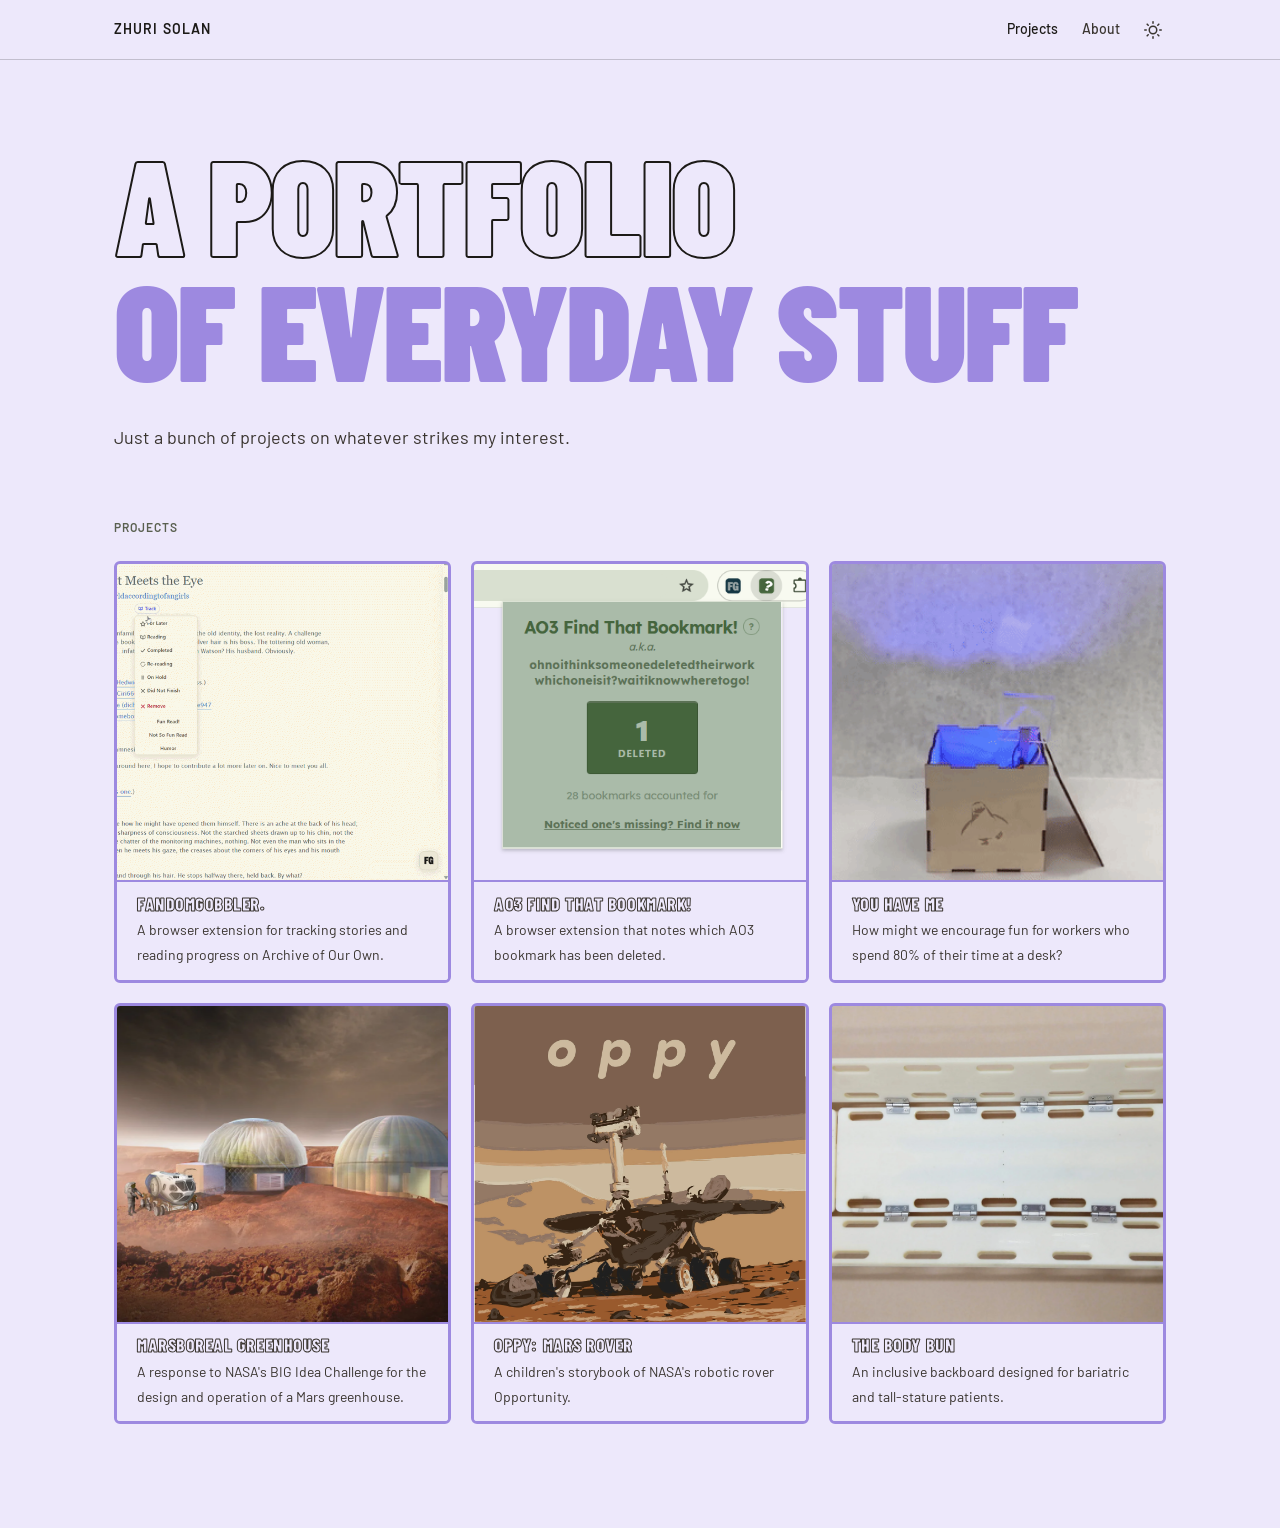
==== commit 14d9f630: "Wire up real project media, fix nav bug, add pagination-ready More button Replace remaining placehol" ====
--- a/index.html
+++ b/index.html
@@ -22,7 +22,7 @@
           <span class="hero-display__fill">OF EVERYDAY STUFF</span>
         </h1>
         <p class="hero-sub">
-          Just a bunch of projects on whatever floats my boat.
+          Just a bunch of projects on whatever strikes my interest.
         </p>
       </div>
     </section>
@@ -34,17 +34,21 @@
         <div class="card-grid">
 
           <a class="project-card" href="projects/ao3-tracker.html">
-            <div class="project-card__media"><span>Add screenshot / gif</span></div>
+            <div class="project-card__media">
+              <img src="assets/images/GIF+for+FG+1.gif" alt="FandomGobbler demo" style="object-position: 100% center;" />
+            </div>
             <div class="project-card__body">
               <h2 class="project-card__title">FandomGobbler.</h2>
               <p class="project-card__desc">
-                A browser extension for tracking fanfiction and reading progress on Archive of Our Own.
+                A browser extension for tracking stories and reading progress on Archive of Our Own.
               </p>
             </div>
           </a>
 
           <a class="project-card" href="projects/ao3-find-that-bookmark.html">
-            <div class="project-card__media"><span>Add screenshot / gif</span></div>
+            <div class="project-card__media">
+              <img src="assets/images/Find+that+Bookmark+photo.png" alt="AO3 Find That Bookmark! screenshot" />
+            </div>
             <div class="project-card__body">
               <h2 class="project-card__title">AO3 Find That Bookmark!</h2>
               <p class="project-card__desc">
@@ -53,18 +57,46 @@
             </div>
           </a>
 
+          <a class="project-card" href="projects/you-have-me.html">
+            <div class="project-card__media">
+              <img src="assets/images/pop+up+laser+cut.gif" alt="You Have Me pop-up laser cut prototype" />
+            </div>
+            <div class="project-card__body">
+              <h2 class="project-card__title">You Have Me</h2>
+              <p class="project-card__desc">
+                How might we encourage fun for workers who spend 80% of their time at a desk?
+              </p>
+            </div>
+          </a>
+
           <a class="project-card" href="projects/marsboreal-greenhouse.html">
-            <div class="project-card__media"><span>Add photo / gif</span></div>
+            <div class="project-card__media">
+              <img src="assets/images/mars+greenhouse+render3-snapshot.webp" alt="Marsboreal Greenhouse render" />
+            </div>
             <div class="project-card__body">
               <h2 class="project-card__title">Marsboreal Greenhouse</h2>
               <p class="project-card__desc">
-                Our response to NASA's BIG Idea Challenge for the design and operation of a Mars greenhouse.
+                A response to NASA's BIG Idea Challenge for the design and operation of a Mars greenhouse.
+              </p>
+            </div>
+          </a>
+
+          <a class="project-card" href="projects/oppy-mars-rover.html">
+            <div class="project-card__media">
+              <img src="assets/images/Oppy+title+page.webp" alt="Oppy: Mars Rover storybook title page" />
+            </div>
+            <div class="project-card__body">
+              <h2 class="project-card__title">Oppy: Mars Rover</h2>
+              <p class="project-card__desc">
+                A children's storybook of NASA's robotic rover Opportunity.
               </p>
             </div>
           </a>
 
           <a class="project-card" href="projects/the-body-bun.html">
-            <div class="project-card__media"><span>Add photo / gif</span></div>
+            <div class="project-card__media">
+              <img src="assets/images/pic+of+backboard.webp" alt="The Body Bun backboard" />
+            </div>
             <div class="project-card__body">
               <h2 class="project-card__title">The Body Bun</h2>
               <p class="project-card__desc">
@@ -73,32 +105,46 @@
             </div>
           </a>
 
-          <a class="project-card" href="projects/oppy-mars-rover.html">
-            <div class="project-card__media"><span>Add photo / gif</span></div>
-            <div class="project-card__body">
-              <h2 class="project-card__title">Oppy: Mars Rover</h2>
-              <p class="project-card__desc">
-                A children's storybook of NASA's robotic rover Opportunity.
-              </p>
-            </div>
-          </a>
+        </div>
 
-          <a class="project-card" href="projects/you-have-me.html">
-            <div class="project-card__media"><span>Add photo / gif</span></div>
-            <div class="project-card__body">
-              <h2 class="project-card__title">You Have Me</h2>
-              <p class="project-card__desc">
-                How might we encourage fun for workers who spend 80% of their time at a desk?
-              </p>
-            </div>
-          </a>
+        <div style="text-align: center; margin-top: var(--space-10);">
+          <button type="button" class="btn-more" id="show-more-btn" style="display: none;">More</button>
+        </div>
 
-        </div>
       </div>
     </section>
 
   </main>
 
   <script src="assets/js/nav.js"></script>
+  <script>
+    (function () {
+      // How many project cards to reveal per click. As long as the total
+      // number of cards fits within one page, the button stays hidden.
+      var PAGE_SIZE = 6;
+
+      var cards = Array.prototype.slice.call(document.querySelectorAll('.card-grid .project-card'));
+      var btn = document.getElementById('show-more-btn');
+      var shown = PAGE_SIZE;
+
+      cards.forEach(function (card, i) {
+        if (i >= shown) card.style.display = 'none';
+      });
+
+      if (cards.length > shown) {
+        btn.style.display = 'inline-block';
+      }
+
+      btn.addEventListener('click', function () {
+        shown += PAGE_SIZE;
+        cards.forEach(function (card, i) {
+          if (i < shown) card.style.display = '';
+        });
+        if (shown >= cards.length) {
+          btn.style.display = 'none';
+        }
+      });
+    })();
+  </script>
 </body>
 </html>
--- a/assets/css/global.css
+++ b/assets/css/global.css
@@ -206,8 +206,8 @@
   aspect-ratio: 4 / 5;
   display: flex;
   flex-direction: column;
-  border: 2.5px solid var(--color-purple);
-  border-radius: var(--radius-md);
+  border: 3.5px solid var(--color-purple);
+  border-radius: 6px;
   overflow: hidden;
   text-decoration: none;
   color: inherit;
@@ -220,6 +220,7 @@
 
 /* --- Media (top ~80%): the gif/photo does the talking --- */
 .project-card__media {
+  position: relative;
   flex: 4 1 0%;
   min-height: 0;
   overflow: hidden;
@@ -236,6 +237,8 @@
 
 .project-card__media img,
 .project-card__media video {
+  position: absolute;
+  inset: 0;
   width: 100%;
   height: 100%;
   object-fit: cover;
@@ -358,8 +361,13 @@
   align-items: start;
 }
 
-/* Single, larger slot for the main gif/photo (right column) */
+/* Single, larger slot for the main gif/photo (right column).
+   Default (no media yet, or an iframe embed with no intrinsic size) keeps a
+   fixed placeholder shape; once an actual img/video is present, the box
+   drops the fixed ratio and sizes itself to the media's natural aspect
+   ratio instead of cropping it. */
 .case-media-main {
+  position: relative;
   aspect-ratio: 4 / 3;
   overflow: hidden;
   border: 2.5px solid var(--color-purple);
@@ -374,22 +382,40 @@
   font-size: var(--text-xs);
 }
 
+.case-media-main:has(img),
+.case-media-main:has(video) {
+  aspect-ratio: auto;
+  display: block;
+  padding: 0;
+  background: none;
+}
+
 .case-media-main img,
 .case-media-main video {
+  display: block;
+  width: 100%;
+  height: auto;
+}
+
+.case-media-main iframe {
+  position: absolute;
+  inset: 0;
   width: 100%;
   height: 100%;
-  object-fit: cover;
+  border: none;
 }
 
 /* Extra gifs/photos beyond the main one: full-width, 2 columns, wraps into as many rows as needed */
 .case-media {
   display: grid;
   grid-template-columns: repeat(2, 1fr);
+  align-items: start;
   gap: var(--space-3);
   margin-top: var(--space-8);
 }
 
 .case-media__item {
+  position: relative;
   aspect-ratio: 1 / 1;
   overflow: hidden;
   border: 2.5px solid var(--color-purple);
@@ -404,16 +430,103 @@
   font-size: var(--text-xs);
 }
 
+/* Once a real photo is in, size the box to its natural aspect ratio instead of cropping it into a square */
+.case-media__item:has(img),
+.case-media__item:has(video) {
+  aspect-ratio: auto;
+  display: block;
+  padding: 0;
+  background: none;
+}
+
 .case-media__item img,
 .case-media__item video {
+  position: absolute;
+  inset: 0;
   width: 100%;
   height: 100%;
   object-fit: cover;
 }
 
+.case-media__item:has(img) img,
+.case-media__item:has(video) video {
+  position: static;
+  width: 100%;
+  height: auto;
+}
+
 @media (max-width: 900px) {
   .case-layout {
     grid-template-columns: 1fr;
+  }
+}
+
+/* --- Book viewer: click through storybook-style pages --- */
+.book-viewer {
+  display: flex;
+  align-items: center;
+  justify-content: center;
+  gap: var(--space-4);
+}
+
+.book-viewer__stage {
+  position: relative;
+  width: min(560px, 100%);
+  aspect-ratio: 1 / 1;
+  overflow: hidden;
+  border: 2.5px solid var(--color-purple);
+  border-radius: var(--radius-md);
+  background: var(--color-bg);
+  flex-shrink: 1;
+}
+
+.book-viewer__stage img {
+  position: absolute;
+  inset: 0;
+  width: 100%;
+  height: 100%;
+  object-fit: contain;
+}
+
+.book-viewer__arrow {
+  flex-shrink: 0;
+  width: 44px;
+  height: 44px;
+  border-radius: 50%;
+  border: 2px solid var(--color-purple);
+  background: var(--color-bg);
+  color: var(--color-purple);
+  display: flex;
+  align-items: center;
+  justify-content: center;
+  cursor: pointer;
+  transition: opacity var(--transition-fast);
+}
+
+.book-viewer__arrow:hover {
+  opacity: 0.7;
+}
+
+.book-viewer__arrow svg {
+  width: 18px;
+  height: 18px;
+}
+
+.book-viewer__caption {
+  text-align: center;
+  margin-top: var(--space-5);
+  font-size: var(--text-sm);
+  color: var(--color-text-muted);
+}
+
+@media (max-width: 480px) {
+  .book-viewer {
+    gap: var(--space-2);
+  }
+
+  .book-viewer__arrow {
+    width: 36px;
+    height: 36px;
   }
 }
 
@@ -461,6 +574,35 @@
   opacity: 1;
 }
 
+/* --- More button: outline-style text, hard rectangular shadow --- */
+.btn-more {
+  display: inline-block;
+  padding: var(--space-3) var(--space-10);
+  background: transparent;
+  border: 2px solid var(--color-text-primary);
+  border-radius: 0;
+  font-family: var(--font-display);
+  font-size: var(--text-xl);
+  font-weight: var(--weight-black);
+  letter-spacing: 0.04em;
+  text-transform: uppercase;
+  color: transparent;
+  -webkit-text-stroke: 1.5px var(--color-text-primary);
+  cursor: pointer;
+  box-shadow: 6px 6px 0 var(--color-text-primary);
+  transition: transform var(--transition-fast), box-shadow var(--transition-fast);
+}
+
+.btn-more:hover {
+  transform: translate(3px, 3px);
+  box-shadow: 3px 3px 0 var(--color-text-primary);
+}
+
+.btn-more:active {
+  transform: translate(6px, 6px);
+  box-shadow: 0 0 0 var(--color-text-primary);
+}
+
 /* --- Divider --- */
 .divider {
   border: none;
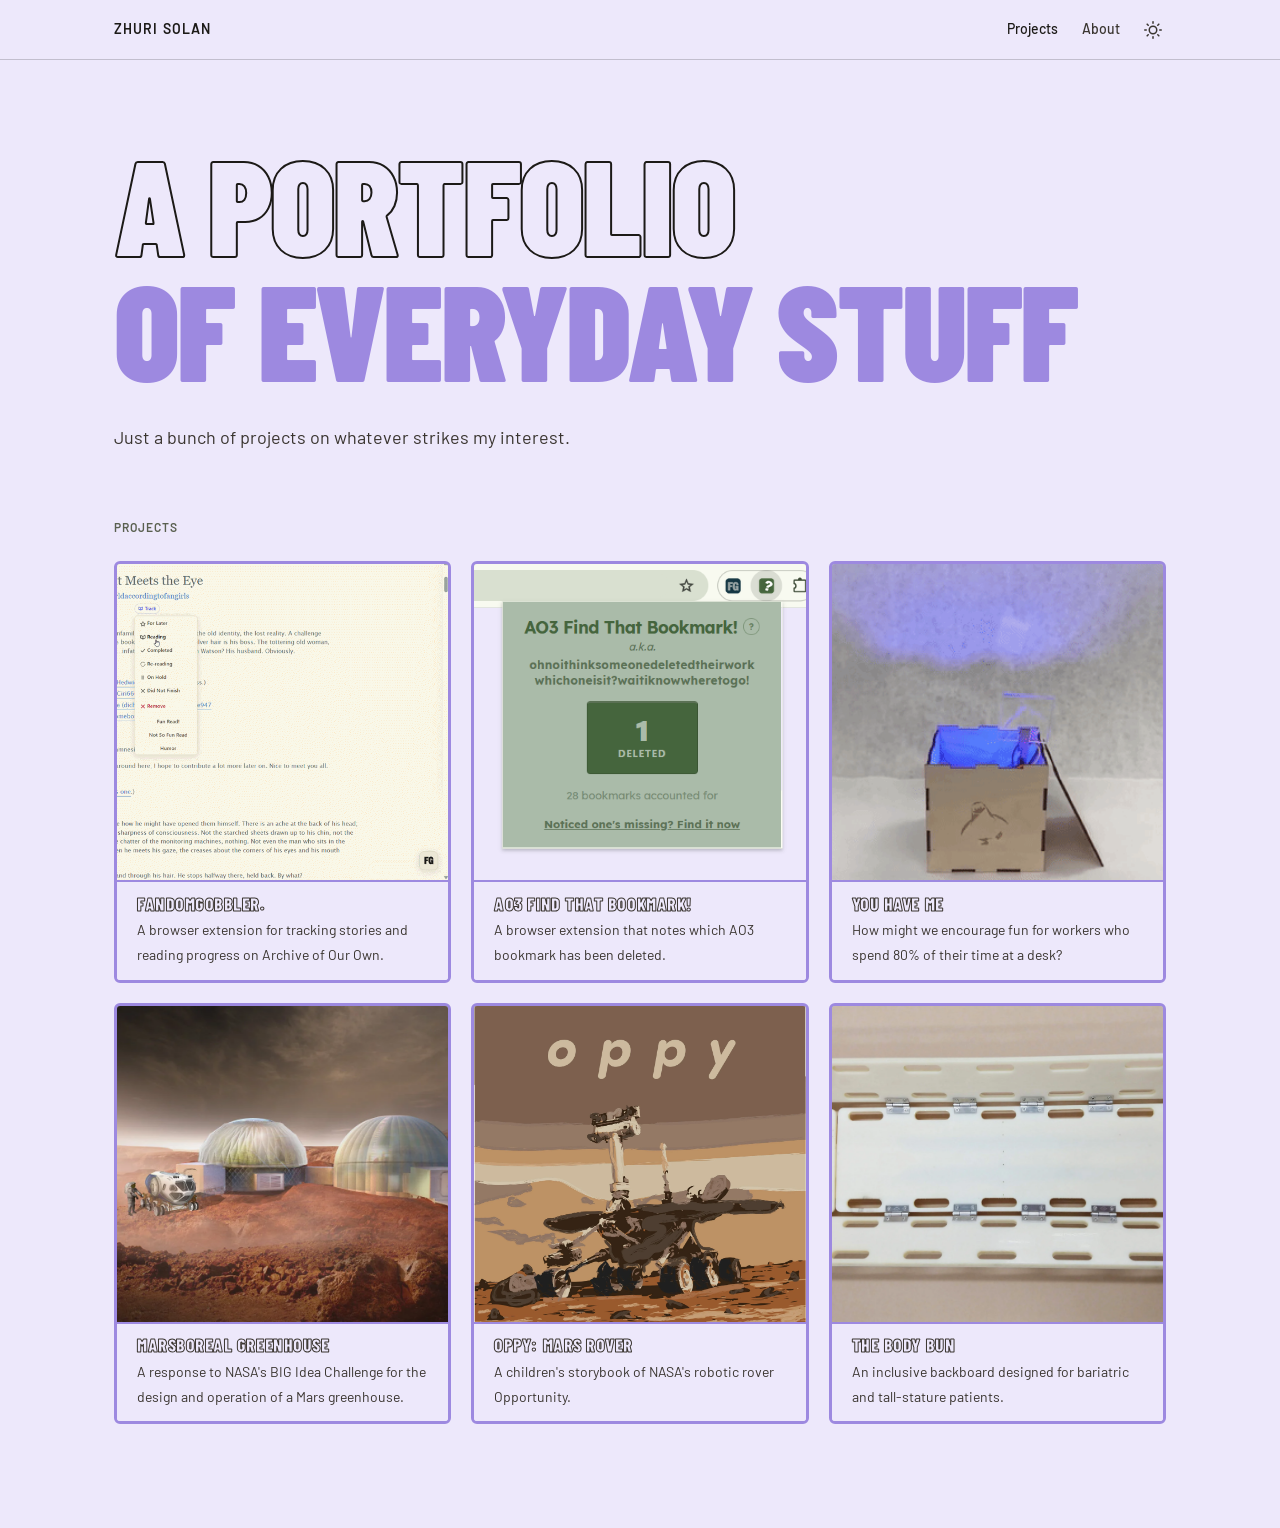
==== commit 609b34cc: "Add favicon and apple-touch-icon across all pages Generate a ZS monogram favicon and wire up the lin" ====
--- a/index.html
+++ b/index.html
@@ -5,6 +5,9 @@
   <meta name="viewport" content="width=device-width, initial-scale=1.0" />
   <title>Zhuri Solan</title>
   <meta name="description" content="Portfolio of Zhuri Solan — software projects in browser extensions, desktop apps, and productivity tooling." />
+  <link rel="icon" href="favicon.ico" sizes="any" />
+  <link rel="icon" href="favicon-32x32.png" type="image/png" />
+  <link rel="apple-touch-icon" href="apple-touch-icon.png" />
   <link rel="stylesheet" href="assets/css/global.css" />
   <script>(function(){var t=localStorage.getItem('theme'),p=window.matchMedia('(prefers-color-scheme: dark)').matches;if(t==='dark'||(t===null&&p))document.documentElement.setAttribute('data-theme','dark');})();</script>
 </head>
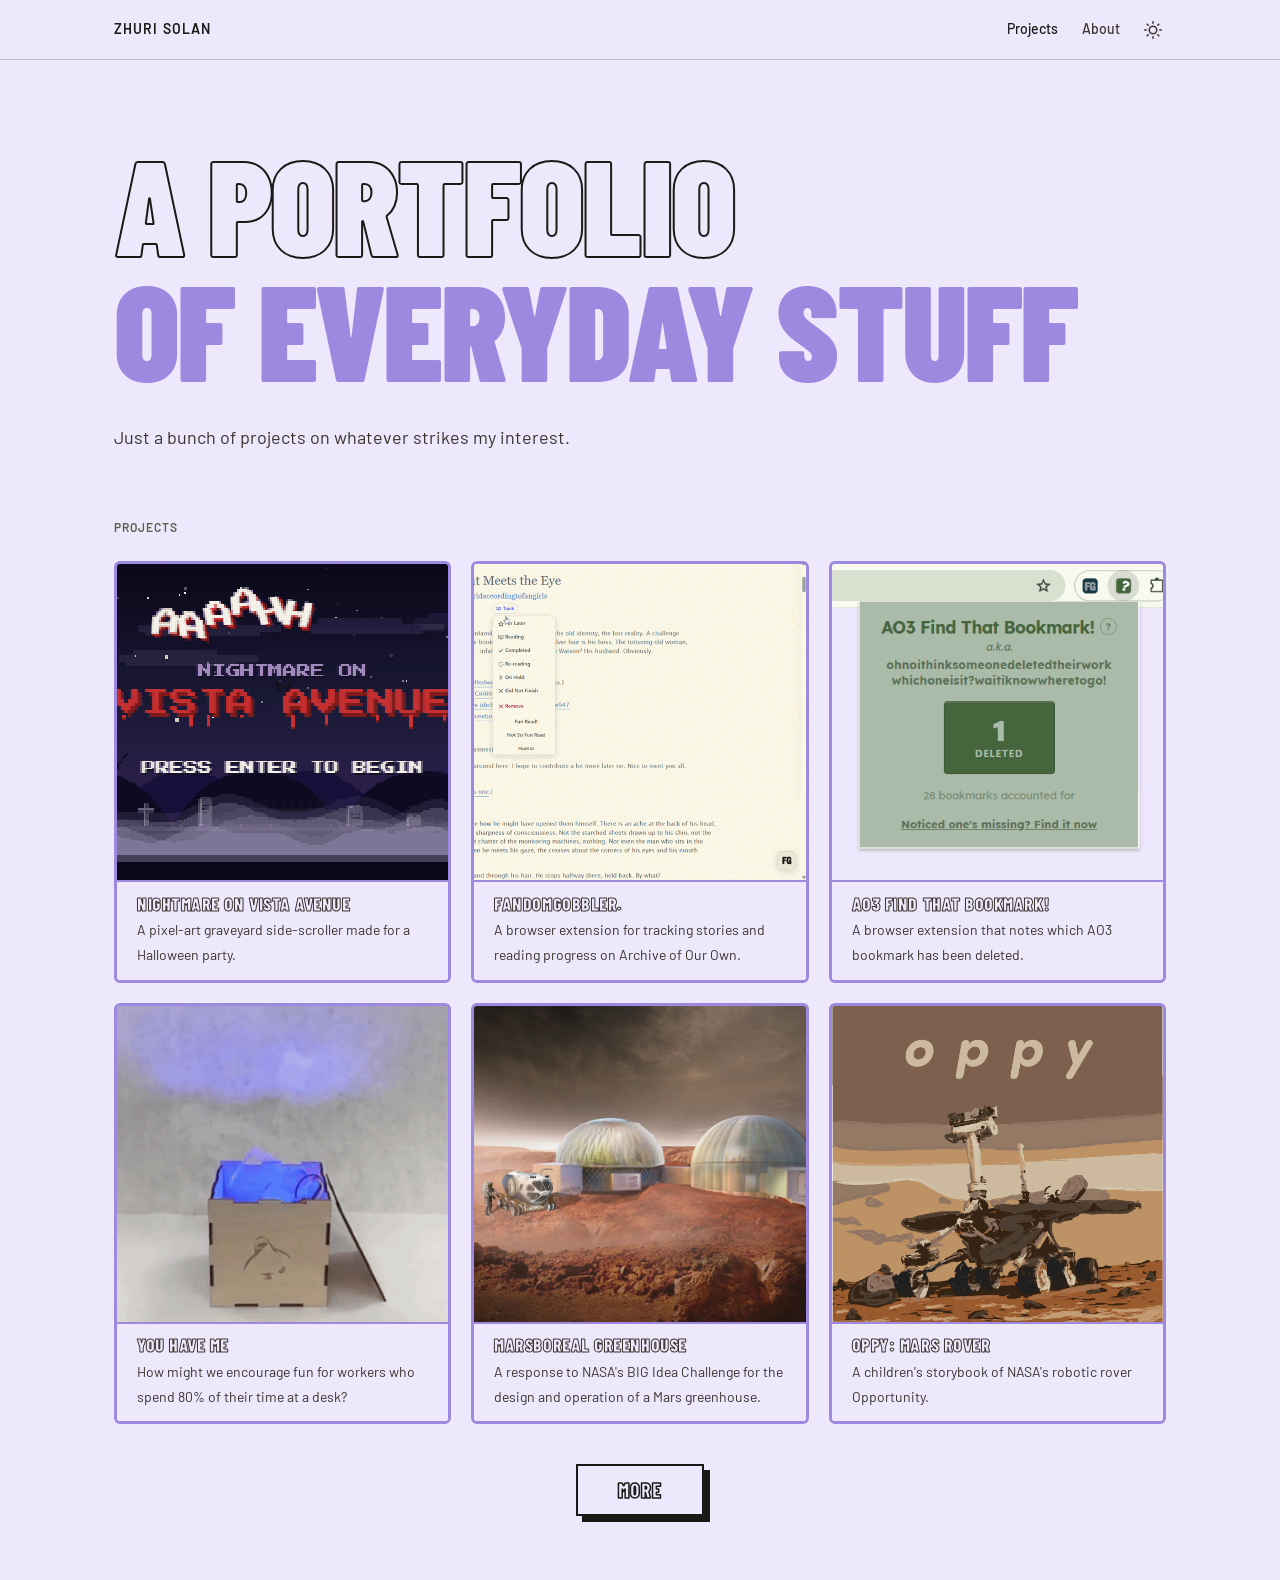
==== commit 8af5d678: "Add Nightmare on Vista Avenue project page and card The page embeds the playable game from its own r" ====
--- a/index.html
+++ b/index.html
@@ -35,6 +35,18 @@
       <div class="container">
         <p class="section-label">Projects</p>
         <div class="card-grid">
+
+          <a class="project-card" href="projects/nightmare-on-vista-avenue.html">
+            <div class="project-card__media">
+              <img src="assets/images/Nightmare+on+Vista+Avenue.gif" alt="Nightmare on Vista Avenue title screen, a foggy pixel-art graveyard at night" style="image-rendering: pixelated;" />
+            </div>
+            <div class="project-card__body">
+              <h2 class="project-card__title">Nightmare on Vista Avenue</h2>
+              <p class="project-card__desc">
+                A pixel-art graveyard side-scroller made for a Halloween party.
+              </p>
+            </div>
+          </a>
 
           <a class="project-card" href="projects/ao3-tracker.html">
             <div class="project-card__media">
--- a/assets/css/global.css
+++ b/assets/css/global.css
@@ -388,6 +388,13 @@
   display: block;
   padding: 0;
   background: none;
+}
+
+/* Video embeds have no natural size of their own to shrink-wrap to, but
+   they're always 16:9 in practice, so use that instead of the generic
+   4:3 placeholder shape. */
+.case-media-main:has(iframe) {
+  aspect-ratio: 16 / 9;
 }
 
 .case-media-main img,
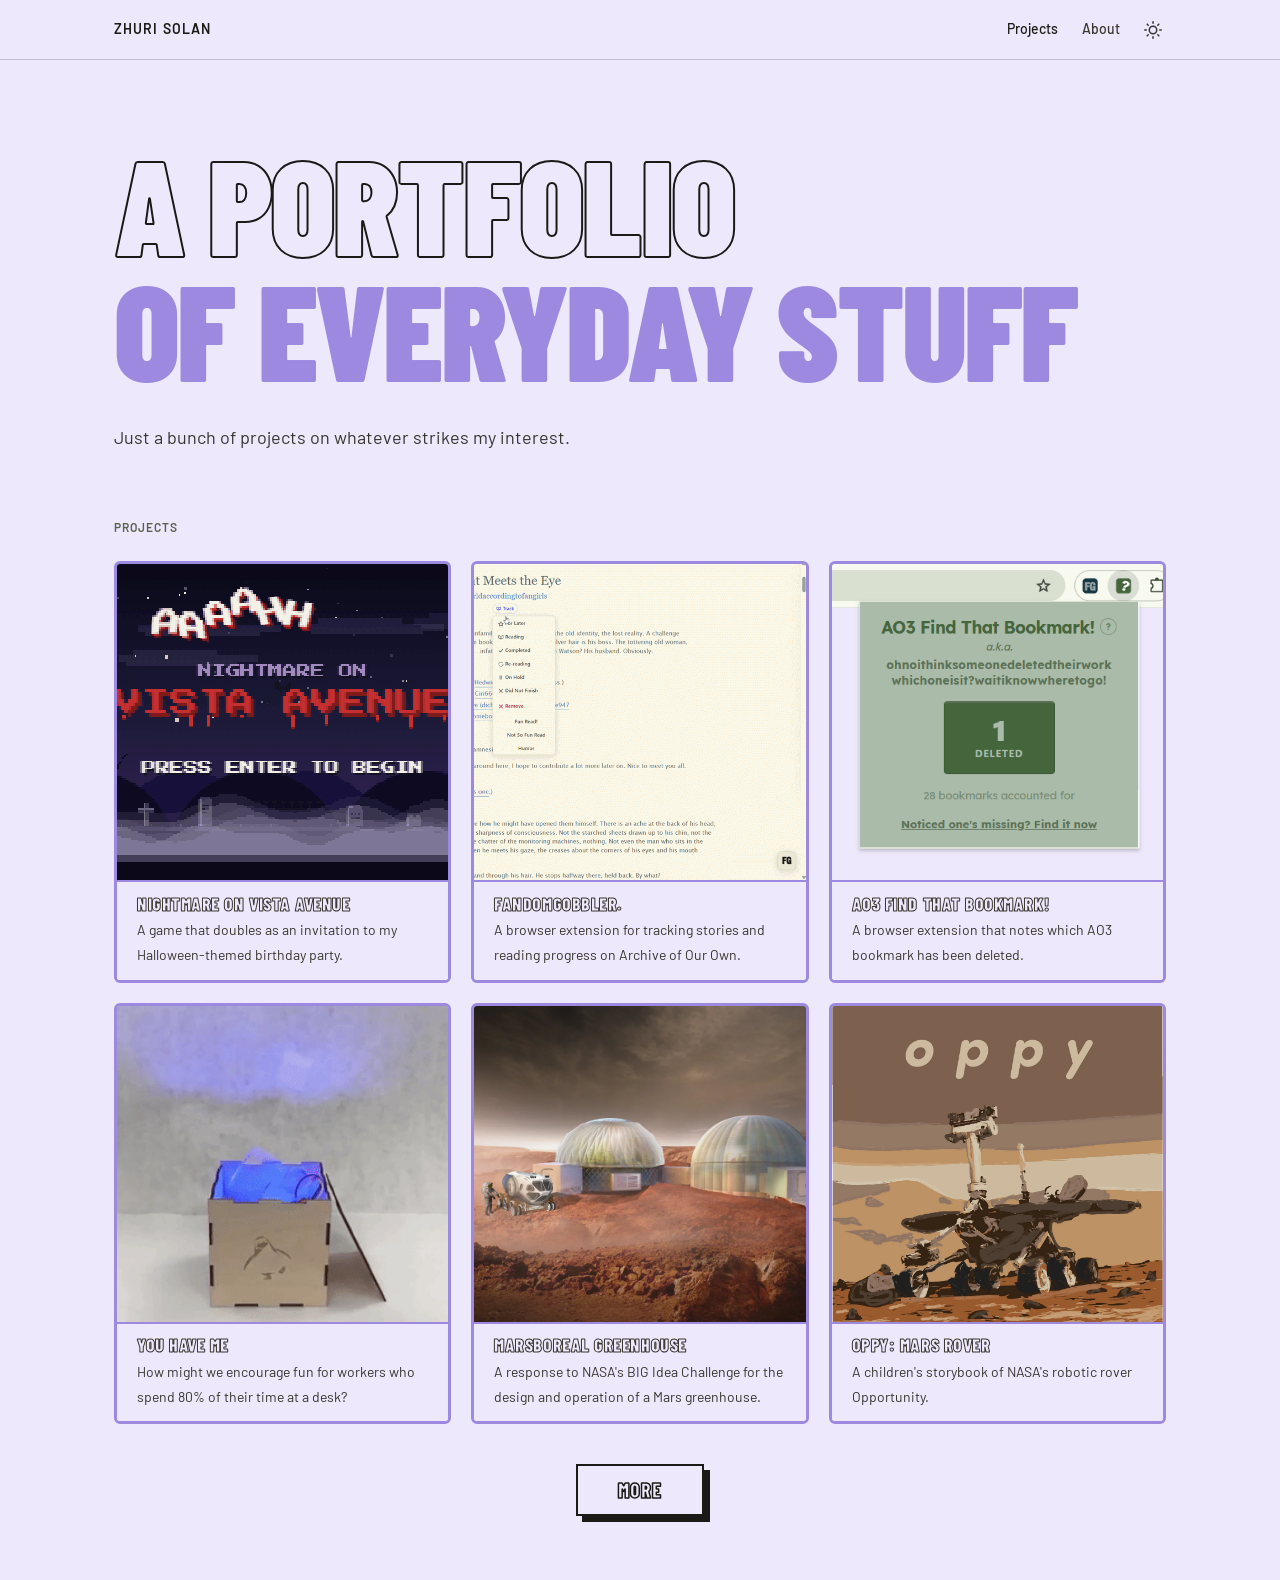
==== commit 042befed: "Describe Nightmare on Vista Avenue as the birthday party invitation on the home page" ====
--- a/index.html
+++ b/index.html
@@ -43,7 +43,7 @@
             <div class="project-card__body">
               <h2 class="project-card__title">Nightmare on Vista Avenue</h2>
               <p class="project-card__desc">
-                A pixel-art graveyard side-scroller made for a Halloween party.
+                A game that doubles as an invitation to my Halloween-themed birthday party.
               </p>
             </div>
           </a>
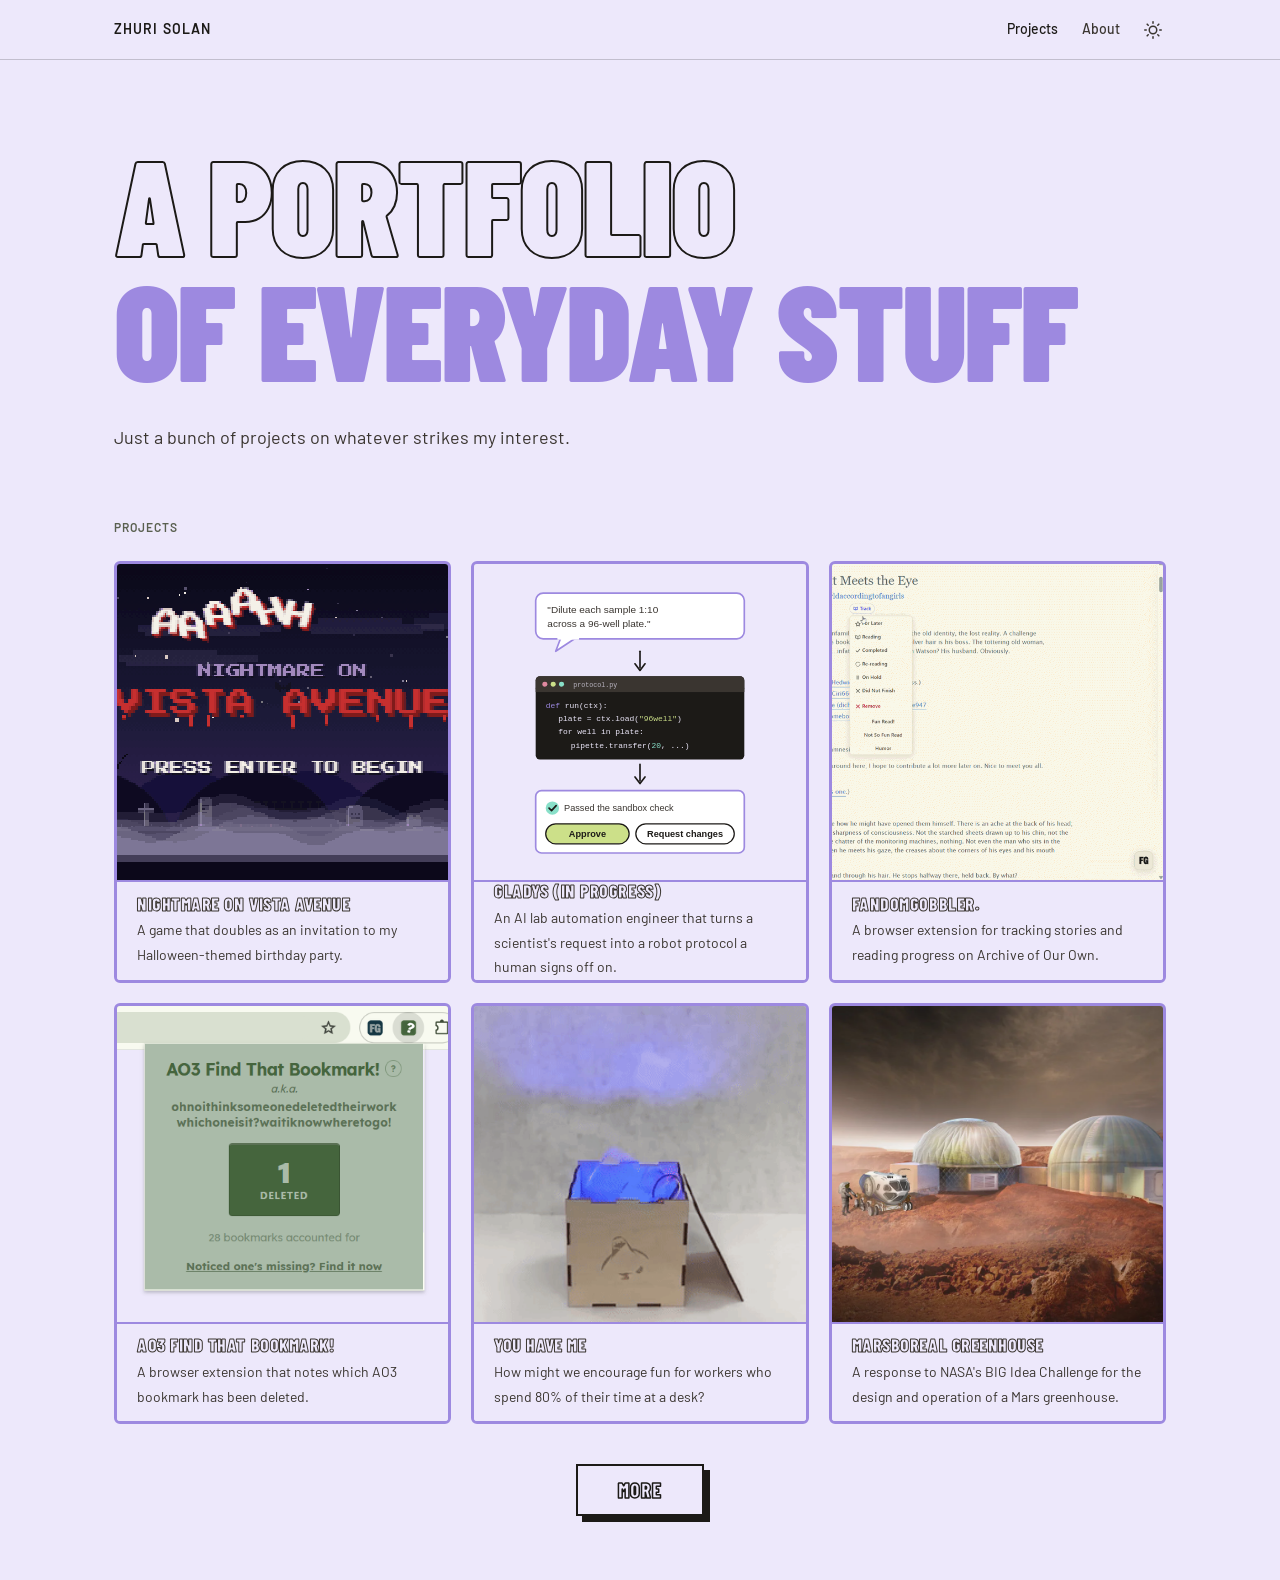
==== commit 4fd567b2: "Add Gladys as an in-progress project Adds a home page card, a project page and an illustrated card i" ====
--- a/index.html
+++ b/index.html
@@ -44,6 +44,18 @@
               <h2 class="project-card__title">Nightmare on Vista Avenue</h2>
               <p class="project-card__desc">
                 A game that doubles as an invitation to my Halloween-themed birthday party.
+              </p>
+            </div>
+          </a>
+
+          <a class="project-card" href="projects/gladys.html">
+            <div class="project-card__media">
+              <img src="assets/images/gladys-card.svg" alt="Sketch of Gladys turning a scientist's request into a robot protocol that passes a sandbox check, with buttons to approve it or request changes" />
+            </div>
+            <div class="project-card__body">
+              <h2 class="project-card__title">Gladys (in progress)</h2>
+              <p class="project-card__desc">
+                An AI lab automation engineer that turns a scientist's request into a robot protocol a human signs off on.
               </p>
             </div>
           </a>
